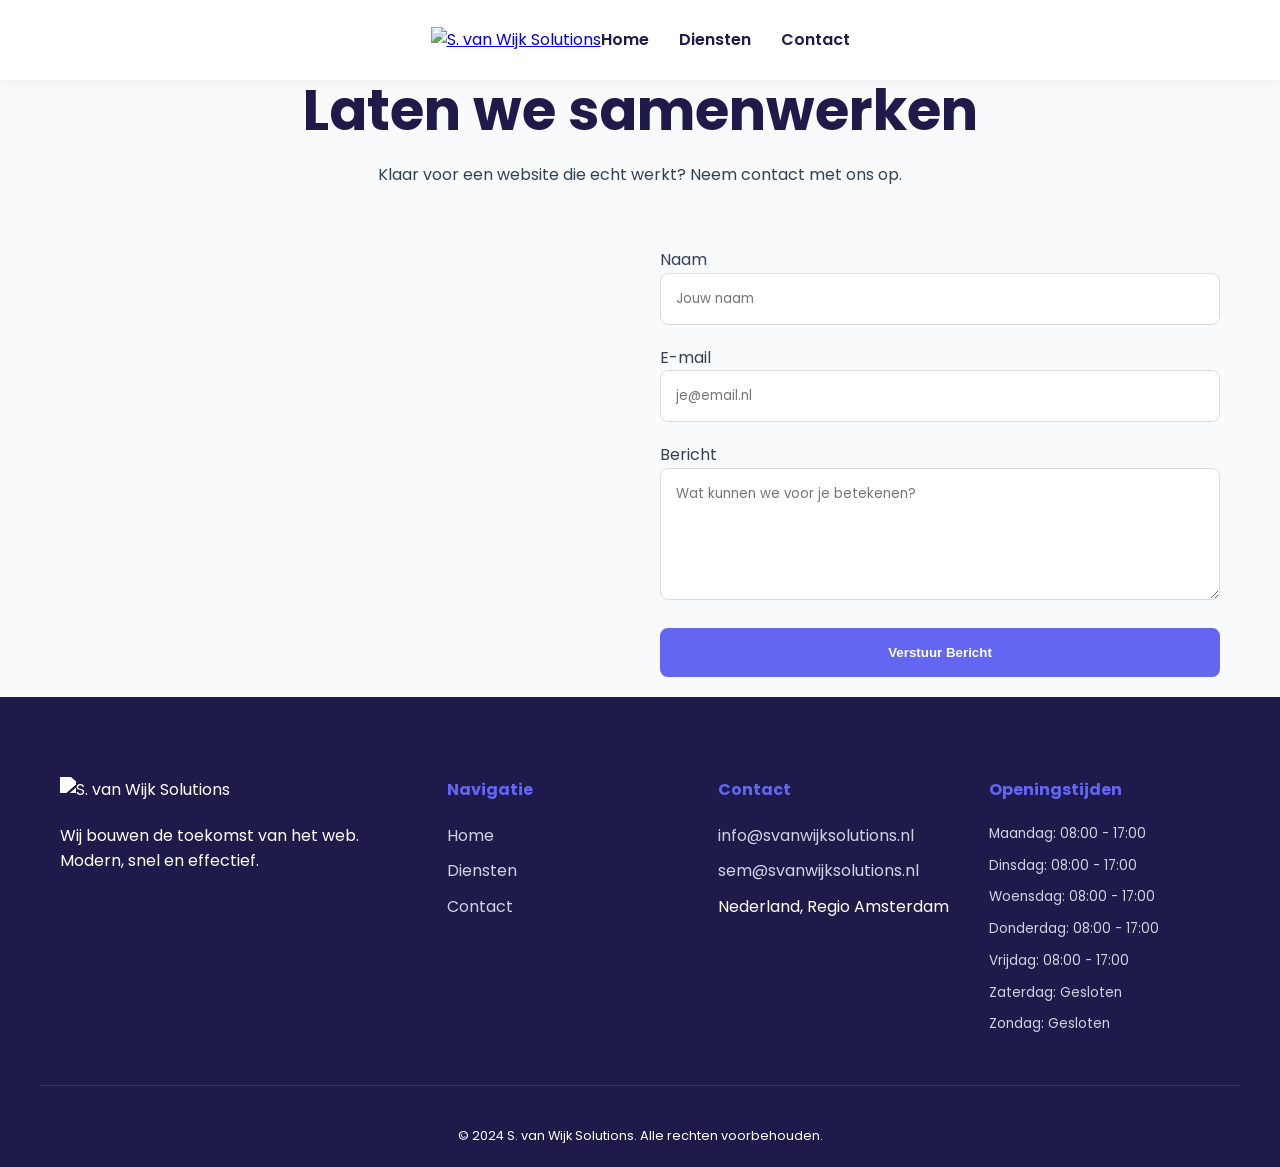
==== contact.html @ f0fe6c26 "Add files via upload" ====
<!DOCTYPE html>
<html lang="nl">
<head>
    <meta charset="UTF-8">
    <meta name="viewport" content="width=device-width, initial-scale=1.0">
    <title>Contact | S. van Wijk Solutions</title>
    <link rel="stylesheet" href="style.css">
    <link href="https://fonts.googleapis.com/css2?family=Poppins:wght@300;400;600;800&display=swap" rel="stylesheet">
</head>
<body>
    <div id="header-placeholder"></div>

    <main class="contact-page">
        <section class="container reveal">
            <div class="section-header">
                <h1>Laten we samenwerken</h1>
                <p>Klaar voor een website die echt werkt? Neem contact met ons op.</p>
            </div>
            
            <div class="contact-split">
                <!-- Links: Map -->
                <div class="map-container">
                    <iframe 
                        src="https://www.google.com/maps/embed?pb=!1m18!1m12!1m3!1d156434.84239849204!2d4.743949!3d52.284242!2m3!1f0!2f0!3f0!3m2!1i1024!2i768!4f13.1!3m3!1m2!1s0x47c609c3db074b65%3A0x86915038ee823126!2sAmsterdam!5e0!3m2!1snl!2snl!4v1700000000000" 
                        width="100%" height="100%" style="border:0;" allowfullscreen="" loading="lazy">
                    </iframe>
                </div>

                <!-- Rechts: Formulier -->
                <div class="contact-form-wrapper">
                    <form action="https://formspree.io/f/jouw-id" method="POST" class="contact-form">
                        <div class="form-group">
                            <label>Naam</label>
                            <input type="text" name="name" required placeholder="Jouw naam">
                        </div>
                        <div class="form-group">
                            <label>E-mail</label>
                            <input type="email" name="email" required placeholder="je@email.nl">
                        </div>
                        <div class="form-group">
                            <label>Bericht</label>
                            <textarea name="message" rows="5" required placeholder="Wat kunnen we voor je betekenen?"></textarea>
                        </div>
                        <button type="submit" class="btn btn-primary">Verstuur Bericht</button>
                    </form>
                </div>
            </div>
        </section>
    </main>

    <div id="footer-placeholder"></div>
    <script src="js/script.js"></script>
</body>
</html>
---- style.css ----
:root {
    --primary: #1e1b4b; /* Deep Indigo */
    --accent: #6366f1;  /* Electric Indigo */
    --soft: #EEF2FF;
    --text: #334155;
    --light: #f8fafc;
    --white: #ffffff;
    --transition: all 0.4s cubic-bezier(0.165, 0.84, 0.44, 1);
}

* { margin: 0; padding: 0; box-sizing: border-box; }

body {
    font-family: 'Poppins', sans-serif;
    background-color: var(--light);
    color: var(--text);
    line-height: 1.6;
    overflow-x: hidden;
}

.container {
    max-width: 1200px;
    margin: 0 auto;
    padding: 0 20px;
}

/* Header & Nav */
header {
    background: var(--white);
    height: 80px;
    display: flex;
    align-items: center;
    position: sticky;
    top: 0;
    z-index: 1000;
    box-shadow: 0 2px 15px rgba(0,0,0,0.05);
}

nav {
    display: flex;
    justify-content: space-between;
    align-items: center;
    width: 100%;
}

.logo img {
    max-height: 35px;
    display: block;
}

.nav-links {
    display: flex;
    gap: 30px;
    list-style: none;
}

.nav-links a {
    text-decoration: none;
    color: var(--primary);
    font-weight: 600;
    transition: var(--transition);
}

.nav-links a:hover { color: var(--accent); }

/* Mobile Menu Button */
.burger {
    display: none;
    cursor: pointer;
    background: none;
    border: none;
    font-size: 24px;
    color: var(--primary);
}

/* Mobile Overlay */
.mobile-overlay {
    position: fixed;
    top: 0;
    right: -100%;
    width: 100%;
    height: 100vh;
    background: var(--primary);
    display: flex;
    flex-direction: column;
    align-items: center;
    justify-content: center;
    transition: var(--transition);
    z-index: 999;
}

.mobile-overlay.active { right: 0; }

.mobile-overlay a {
    color: var(--white);
    font-size: 2rem;
    margin: 15px 0;
    text-decoration: none;
}

/* Hero Section */
.hero {
    padding: 100px 0;
    min-height: 80vh;
    display: flex;
    align-items: center;
}

.hero-grid {
    display: grid;
    grid-template-columns: 1.2fr 0.8fr;
    gap: 50px;
    align-items: center;
}

.badge {
    background: var(--soft);
    color: var(--accent);
    padding: 5px 15px;
    border-radius: 20px;
    font-size: 0.8rem;
    font-weight: 600;
    display: inline-block;
    margin-bottom: 20px;
}

h1 { font-size: 3.5rem; color: var(--primary); line-height: 1.1; margin-bottom: 20px; }
.accent-text { color: var(--accent); }

.hero-btns { display: flex; gap: 15px; margin-top: 30px; }

.btn {
    padding: 15px 30px;
    border-radius: 8px;
    text-decoration: none;
    font-weight: 600;
    transition: var(--transition);
    display: inline-block;
}

.btn-primary { background: var(--accent); color: var(--white); border: 2px solid var(--accent); }
.btn-primary:hover { background: transparent; color: var(--accent); transform: translateY(-3px); }

.btn-secondary { border: 2px solid var(--primary); color: var(--primary); }

/* Visual Elements */
.hero-visual { position: relative; }

.floating-card {
    background: var(--primary);
    color: #fff;
    padding: 30px;
    border-radius: 12px;
    box-shadow: 20px 20px 60px rgba(0,0,0,0.1);
    position: relative;
    z-index: 2;
    animation: float 6s ease-in-out infinite;
}

.code-dots span {
    height: 10px; width: 10px; border-radius: 50%; display: inline-block;
    background: #ff5f56; margin-right: 5px;
}
.code-dots span:nth-child(2) { background: #ffbd2e; }
.code-dots span:nth-child(3) { background: #27c93f; }

pre { font-family: 'Courier New', monospace; margin-top: 15px; }
pre code span { color: var(--accent); }

.blob {
    position: absolute;
    top: -50px; right: -50px;
    width: 300px; height: 300px;
    background: var(--accent);
    filter: blur(80px);
    opacity: 0.2;
    z-index: 1;
}

/* Sections */
.section-header { text-align: center; margin-bottom: 60px; }
.grid-3 { display: grid; grid-template-columns: repeat(3, 1fr); gap: 30px; }

.card {
    background: var(--white);
    padding: 40px;
    border-radius: 15px;
    transition: var(--transition);
    border: 1px solid #eee;
}

.card:hover { transform: translateY(-10px); box-shadow: 0 20px 40px rgba(0,0,0,0.05); }
.card .icon { font-size: 2.5rem; margin-bottom: 20px; }

/* Contact Page Specifics */
.contact-split { display: grid; grid-template-columns: 1fr 1fr; gap: 40px; margin-top: 40px; }
.map-container { height: 450px; border-radius: 15px; overflow: hidden; }
.contact-form { display: grid; gap: 20px; }
.form-group input, .form-group textarea {
    width: 100%; padding: 15px; border: 1px solid #ddd; border-radius: 8px; font-family: inherit;
}

/* Footer */
footer { background: var(--primary); color: var(--white); padding: 80px 0 20px 0; }
.footer-grid { display: grid; grid-template-columns: 1.5fr 1fr 1fr 1fr; gap: 40px; }
.footer-col h4 { margin-bottom: 20px; color: var(--accent); }
.footer-col ul { list-style: none; }
.footer-col ul li { margin-bottom: 10px; }
.footer-col a { color: #cbd5e1; text-decoration: none; transition: 0.3s; }
.footer-col a:hover { color: var(--white); }
.footer-bottom { text-align: center; padding-top: 40px; margin-top: 40px; border-top: 1px solid rgba(255,255,255,0.1); font-size: 0.8rem; }

/* Animations */
@keyframes float {
    0%, 100% { transform: translateY(0); }
    50% { transform: translateY(-20px); }
}

.reveal { opacity: 0; transform: translateY(30px); transition: 1s all ease; }
.reveal.active { opacity: 1; transform: translateY(0); }

/* Responsive */
@media (max-width: 968px) {
    h1 { font-size: 2.5rem; }
    .hero-grid, .grid-3, .contact-split, .footer-grid { grid-template-columns: 1fr; }
    .hero-visual { order: -1; }
    .burger { display: block; }
    .nav-links { display: none; }
}
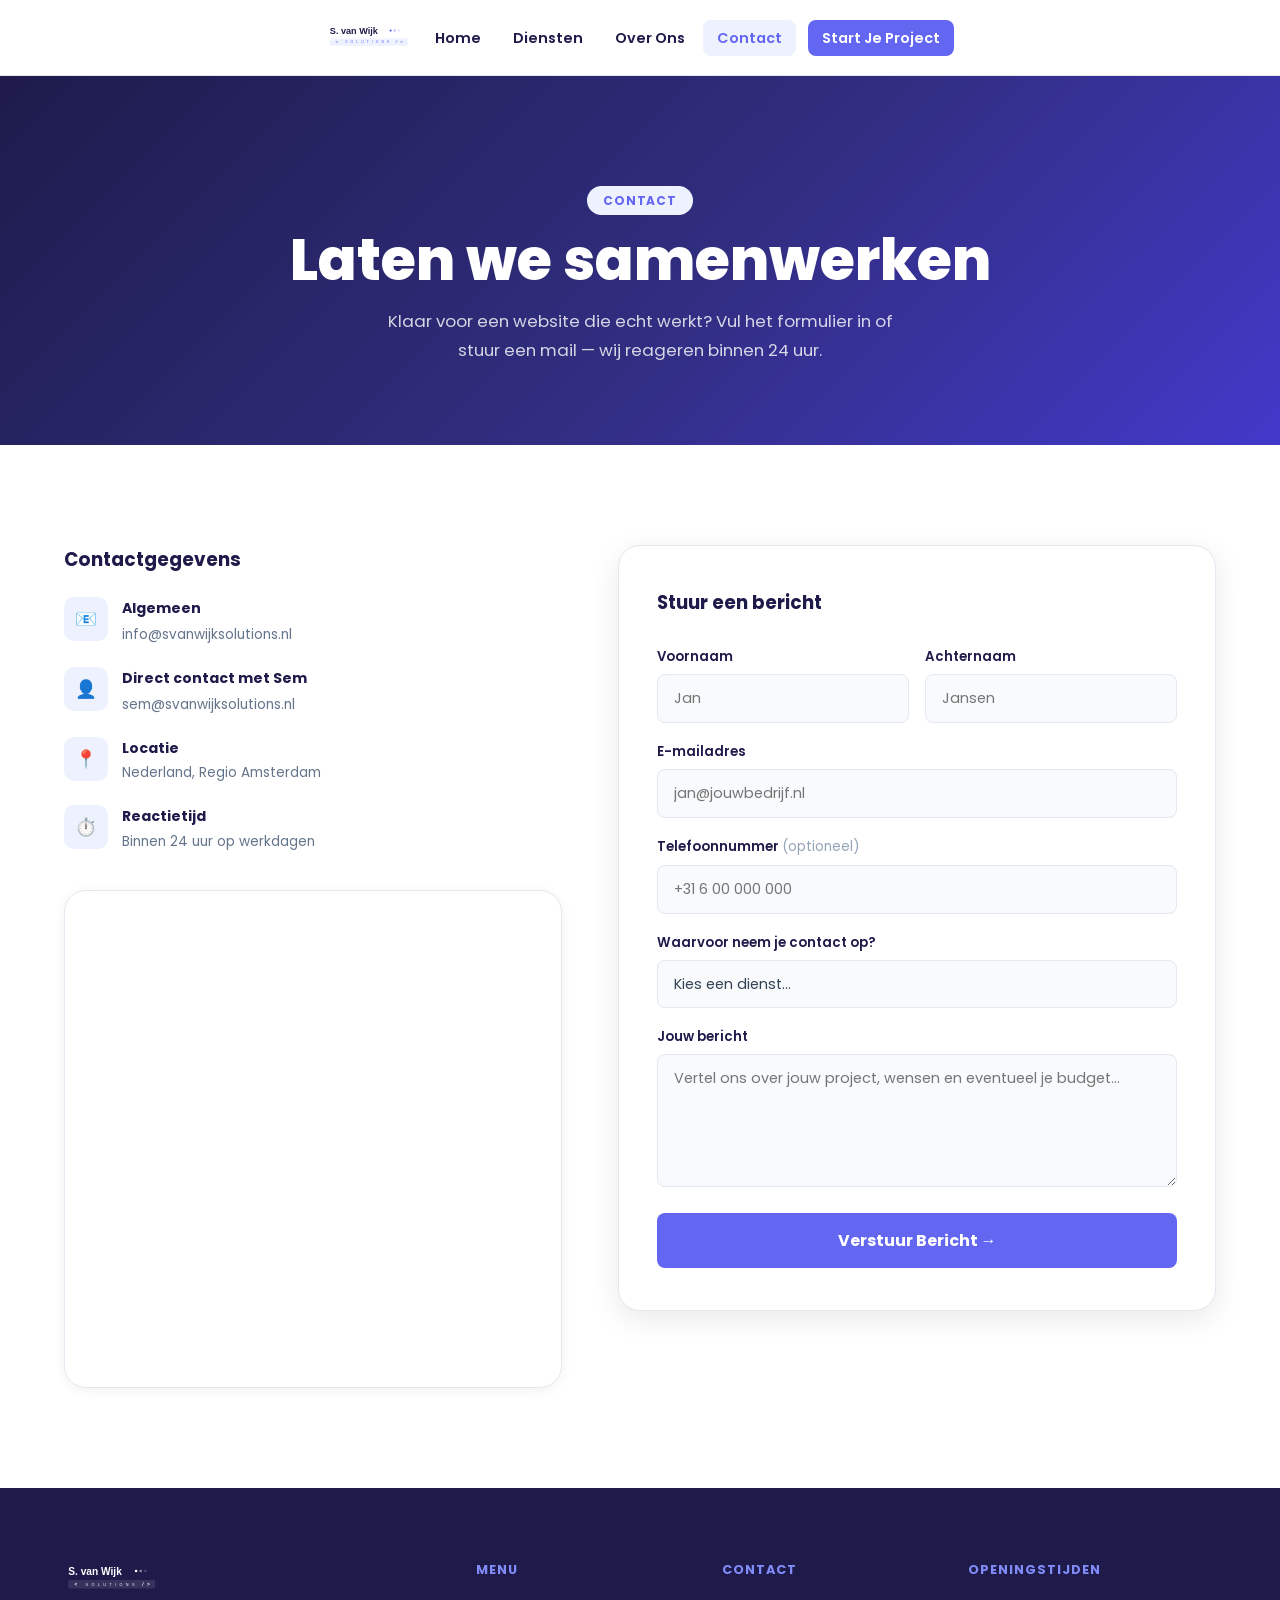
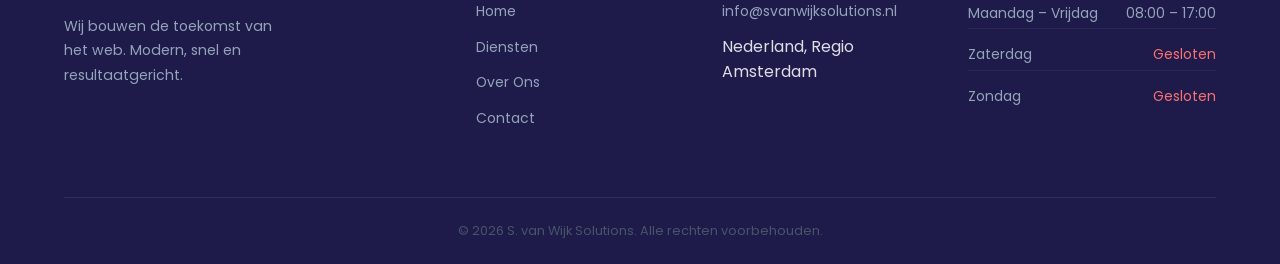
==== commit 389953de: "Add files via upload" ====
--- a/contact.html
+++ b/contact.html
@@ -1,54 +1,135 @@
 <!DOCTYPE html>
 <html lang="nl">
 <head>
-    <meta charset="UTF-8">
-    <meta name="viewport" content="width=device-width, initial-scale=1.0">
-    <title>Contact | S. van Wijk Solutions</title>
-    <link rel="stylesheet" href="style.css">
-    <link href="https://fonts.googleapis.com/css2?family=Poppins:wght@300;400;600;800&display=swap" rel="stylesheet">
+  <meta charset="UTF-8">
+  <meta name="viewport" content="width=device-width, initial-scale=1.0">
+  <title>Contact | S. van Wijk Solutions</title>
+  <meta name="description" content="Neem contact op met S. van Wijk Solutions voor een vrijblijvend gesprek over jouw nieuwe website of webshop.">
+  <link rel="preconnect" href="https://fonts.googleapis.com">
+  <link rel="preconnect" href="https://fonts.gstatic.com" crossorigin>
+  <link href="https://fonts.googleapis.com/css2?family=Poppins:wght@300;400;600;700;800&display=swap" rel="stylesheet">
+  <link rel="stylesheet" href="/style.css">
 </head>
 <body>
-    <div id="header-placeholder"></div>
 
-    <main class="contact-page">
-        <section class="container reveal">
-            <div class="section-header">
-                <h1>Laten we samenwerken</h1>
-                <p>Klaar voor een website die echt werkt? Neem contact met ons op.</p>
+  <div id="header-placeholder"></div>
+
+  <main>
+
+    <!-- ===== PAGE HERO ===== -->
+    <section class="page-hero">
+      <div class="container">
+        <span class="tag">CONTACT</span>
+        <h1>Laten we samenwerken</h1>
+        <p>Klaar voor een website die echt werkt? Vul het formulier in of stuur een mail — wij reageren binnen 24 uur.</p>
+      </div>
+    </section>
+
+    <!-- ===== CONTACT SPLIT ===== -->
+    <section class="section section--alt">
+      <div class="container">
+        <div class="contact-split reveal">
+
+          <!-- Links: info + kaart -->
+          <div>
+            <div class="contact-info">
+              <h3>Contactgegevens</h3>
+              <div class="info-item">
+                <div class="info-icon">📧</div>
+                <div>
+                  <h4>Algemeen</h4>
+                  <a href="mailto:info@svanwijksolutions.nl">info@svanwijksolutions.nl</a>
+                </div>
+              </div>
+              <div class="info-item">
+                <div class="info-icon">👤</div>
+                <div>
+                  <h4>Direct contact met Sem</h4>
+                  <a href="mailto:sem@svanwijksolutions.nl">sem@svanwijksolutions.nl</a>
+                </div>
+              </div>
+              <div class="info-item">
+                <div class="info-icon">📍</div>
+                <div>
+                  <h4>Locatie</h4>
+                  <p>Nederland, Regio Amsterdam</p>
+                </div>
+              </div>
+              <div class="info-item">
+                <div class="info-icon">⏱️</div>
+                <div>
+                  <h4>Reactietijd</h4>
+                  <p>Binnen 24 uur op werkdagen</p>
+                </div>
+              </div>
             </div>
-            
-            <div class="contact-split">
-                <!-- Links: Map -->
-                <div class="map-container">
-                    <iframe 
-                        src="https://www.google.com/maps/embed?pb=!1m18!1m12!1m3!1d156434.84239849204!2d4.743949!3d52.284242!2m3!1f0!2f0!3f0!3m2!1i1024!2i768!4f13.1!3m3!1m2!1s0x47c609c3db074b65%3A0x86915038ee823126!2sAmsterdam!5e0!3m2!1snl!2snl!4v1700000000000" 
-                        width="100%" height="100%" style="border:0;" allowfullscreen="" loading="lazy">
-                    </iframe>
+
+            <!-- Google Maps -->
+            <div class="map-wrap">
+              <iframe
+                src="https://www.google.com/maps/embed?pb=!1m18!1m12!1m3!1d156434.84239849204!2d4.743949!3d52.284242!2m3!1f0!2f0!3f0!3m2!1i1024!2i768!4f13.1!3m3!1m2!1s0x47c609c3db074b65%3A0x86915038ee823126!2sAmsterdam!5e0!3m2!1snl!2snl!4v1700000000000"
+                title="Locatie S. van Wijk Solutions — Regio Amsterdam"
+                loading="lazy"
+                allowfullscreen
+                referrerpolicy="no-referrer-when-downgrade">
+              </iframe>
+            </div>
+          </div>
+
+          <!-- Rechts: formulier -->
+          <div class="contact-form-wrap">
+            <h3>Stuur een bericht</h3>
+            <!--
+              Vervang de action-URL door jouw eigen Formspree endpoint:
+              action="https://formspree.io/f/JOUW-ID"
+            -->
+            <form action="#" method="POST">
+              <div class="form-row">
+                <div class="form-group">
+                  <label for="voornaam">Voornaam</label>
+                  <input type="text" id="voornaam" name="voornaam" placeholder="Jan" required>
                 </div>
+                <div class="form-group">
+                  <label for="achternaam">Achternaam</label>
+                  <input type="text" id="achternaam" name="achternaam" placeholder="Jansen" required>
+                </div>
+              </div>
+              <div class="form-group">
+                <label for="email">E-mailadres</label>
+                <input type="email" id="email" name="email" placeholder="jan@jouwbedrijf.nl" required>
+              </div>
+              <div class="form-group">
+                <label for="telefoon">Telefoonnummer <span style="font-weight:400;color:#94a3b8;">(optioneel)</span></label>
+                <input type="tel" id="telefoon" name="telefoon" placeholder="+31 6 00 000 000">
+              </div>
+              <div class="form-group">
+                <label for="dienst">Waarvoor neem je contact op?</label>
+                <select id="dienst" name="dienst" required>
+                  <option value="" disabled selected>Kies een dienst...</option>
+                  <option value="nieuwe-website">Nieuwe Website</option>
+                  <option value="webshop">Webshop</option>
+                  <option value="redesign">Redesign bestaande website</option>
+                  <option value="seo">SEO-optimalisatie</option>
+                  <option value="landingspagina">Landingspagina</option>
+                  <option value="onderhoud">Onderhoud & Support</option>
+                  <option value="anders">Anders</option>
+                </select>
+              </div>
+              <div class="form-group">
+                <label for="bericht">Jouw bericht</label>
+                <textarea id="bericht" name="bericht" rows="5" placeholder="Vertel ons over jouw project, wensen en eventueel je budget..." required></textarea>
+              </div>
+              <button type="submit" class="form-submit">Verstuur Bericht →</button>
+            </form>
+          </div>
 
-                <!-- Rechts: Formulier -->
-                <div class="contact-form-wrapper">
-                    <form action="https://formspree.io/f/jouw-id" method="POST" class="contact-form">
-                        <div class="form-group">
-                            <label>Naam</label>
-                            <input type="text" name="name" required placeholder="Jouw naam">
-                        </div>
-                        <div class="form-group">
-                            <label>E-mail</label>
-                            <input type="email" name="email" required placeholder="je@email.nl">
-                        </div>
-                        <div class="form-group">
-                            <label>Bericht</label>
-                            <textarea name="message" rows="5" required placeholder="Wat kunnen we voor je betekenen?"></textarea>
-                        </div>
-                        <button type="submit" class="btn btn-primary">Verstuur Bericht</button>
-                    </form>
-                </div>
-            </div>
-        </section>
-    </main>
+        </div>
+      </div>
+    </section>
 
-    <div id="footer-placeholder"></div>
-    <script src="js/script.js"></script>
+  </main>
+
+  <div id="footer-placeholder"></div>
+  <script src="/js/script.js"></script>
 </body>
 </html>
--- a/style.css
+++ b/style.css
@@ -1,229 +1,766 @@
+/* ============================================================
+   DESIGN TOKENS
+============================================================ */
 :root {
-    --primary: #1e1b4b; /* Deep Indigo */
-    --accent: #6366f1;  /* Electric Indigo */
-    --soft: #EEF2FF;
-    --text: #334155;
-    --light: #f8fafc;
-    --white: #ffffff;
-    --transition: all 0.4s cubic-bezier(0.165, 0.84, 0.44, 1);
-}
-
-* { margin: 0; padding: 0; box-sizing: border-box; }
-
+  --clr-primary:   #1e1b4b;
+  --clr-accent:    #6366f1;
+  --clr-accent-h:  #4f46e5;
+  --clr-accent2:   #818cf8;
+  --clr-soft:      #eef2ff;
+  --clr-text:      #334155;
+  --clr-muted:     #64748b;
+  --clr-light:     #f8fafc;
+  --clr-white:     #ffffff;
+  --clr-border:    #e2e8f0;
+
+  --gradient: linear-gradient(135deg, #1e1b4b 0%, #312e81 55%, #4338ca 100%);
+
+  --radius-sm: 8px;
+  --radius-md: 14px;
+  --radius-lg: 22px;
+
+  --shadow-sm: 0 2px 12px rgba(0,0,0,.06);
+  --shadow-md: 0 8px 30px rgba(0,0,0,.09);
+  --shadow-lg: 0 20px 60px rgba(0,0,0,.12);
+
+  --tr: all .35s cubic-bezier(.165,.84,.44,1);
+
+  --max-w: 1200px;
+  --header-h: 76px;
+}
+
+/* ============================================================
+   RESET & BASE
+============================================================ */
+*, *::before, *::after { margin: 0; padding: 0; box-sizing: border-box; }
+html { scroll-behavior: smooth; font-size: 16px; }
 body {
-    font-family: 'Poppins', sans-serif;
-    background-color: var(--light);
-    color: var(--text);
-    line-height: 1.6;
-    overflow-x: hidden;
-}
-
+  font-family: 'Poppins', sans-serif;
+  background: var(--clr-light);
+  color: var(--clr-text);
+  line-height: 1.6;
+  overflow-x: hidden;
+}
+img { display: block; max-width: 100%; height: auto; }
+a { color: inherit; }
+ul[role="list"] { list-style: none; }
+
+/* ============================================================
+   TYPOGRAPHY
+============================================================ */
+h1 { font-size: clamp(2rem, 5vw, 3.6rem); font-weight: 800; line-height: 1.1; color: var(--clr-primary); }
+h2 { font-size: clamp(1.6rem, 3.5vw, 2.6rem); font-weight: 800; line-height: 1.2; color: var(--clr-primary); }
+h3 { font-size: 1.15rem; font-weight: 700; color: var(--clr-primary); }
+p  { color: var(--clr-muted); line-height: 1.75; }
+
+/* ============================================================
+   LAYOUT UTILS
+============================================================ */
 .container {
-    max-width: 1200px;
-    margin: 0 auto;
-    padding: 0 20px;
-}
-
-/* Header & Nav */
+  max-width: var(--max-w);
+  margin-inline: auto;
+  padding-inline: 24px;
+}
+.section { padding-block: 100px; }
+.section--alt { background: var(--clr-white); }
+
+.section-header {
+  text-align: center;
+  max-width: 600px;
+  margin-inline: auto;
+  margin-bottom: 64px;
+}
+.section-header p { margin-top: 12px; font-size: 1.05rem; }
+
+.tag {
+  display: inline-block;
+  background: var(--clr-soft);
+  color: var(--clr-accent);
+  padding: 5px 16px;
+  border-radius: 24px;
+  font-size: .75rem;
+  font-weight: 700;
+  letter-spacing: .8px;
+  text-transform: uppercase;
+  margin-bottom: 14px;
+}
+
+/* ============================================================
+   BUTTONS
+============================================================ */
+.btn {
+  display: inline-block;
+  padding: 14px 28px;
+  border-radius: var(--radius-sm);
+  font-family: 'Poppins', sans-serif;
+  font-weight: 700;
+  font-size: .93rem;
+  text-decoration: none;
+  cursor: pointer;
+  border: 2px solid transparent;
+  transition: var(--tr);
+  white-space: nowrap;
+}
+.btn--primary {
+  background: var(--clr-accent);
+  color: var(--clr-white);
+  border-color: var(--clr-accent);
+}
+.btn--primary:hover {
+  background: var(--clr-accent-h);
+  border-color: var(--clr-accent-h);
+  transform: translateY(-2px);
+  box-shadow: 0 10px 28px rgba(99,102,241,.35);
+}
+.btn--outline {
+  background: transparent;
+  color: var(--clr-primary);
+  border-color: var(--clr-primary);
+}
+.btn--outline:hover {
+  background: var(--clr-primary);
+  color: var(--clr-white);
+  transform: translateY(-2px);
+}
+.btn--white {
+  background: var(--clr-white);
+  color: var(--clr-primary);
+  border-color: var(--clr-white);
+}
+.btn--white:hover {
+  background: transparent;
+  color: var(--clr-white);
+  transform: translateY(-2px);
+}
+
+/* ============================================================
+   HEADER
+============================================================ */
 header {
-    background: var(--white);
-    height: 80px;
-    display: flex;
-    align-items: center;
-    position: sticky;
-    top: 0;
-    z-index: 1000;
-    box-shadow: 0 2px 15px rgba(0,0,0,0.05);
-}
-
-nav {
-    display: flex;
-    justify-content: space-between;
-    align-items: center;
-    width: 100%;
-}
-
-.logo img {
-    max-height: 35px;
-    display: block;
-}
-
-.nav-links {
-    display: flex;
-    gap: 30px;
-    list-style: none;
-}
-
-.nav-links a {
-    text-decoration: none;
-    color: var(--primary);
-    font-weight: 600;
-    transition: var(--transition);
-}
-
-.nav-links a:hover { color: var(--accent); }
-
-/* Mobile Menu Button */
-.burger {
-    display: none;
-    cursor: pointer;
-    background: none;
-    border: none;
-    font-size: 24px;
-    color: var(--primary);
-}
-
-/* Mobile Overlay */
+  position: sticky;
+  top: 0;
+  z-index: 900;
+  background: rgba(255,255,255,.97);
+  backdrop-filter: blur(12px);
+  -webkit-backdrop-filter: blur(12px);
+  height: var(--header-h);
+  display: flex;
+  align-items: center;
+  border-bottom: 1px solid var(--clr-border);
+  transition: box-shadow .3s ease;
+}
+header.scrolled { box-shadow: var(--shadow-md); }
+
+.nav {
+  display: flex;
+  justify-content: space-between;
+  align-items: center;
+  width: 100%;
+  height: 100%;
+}
+
+.nav__logo img {
+  max-height: 34px;
+  width: auto;
+}
+
+.nav__links {
+  display: flex;
+  align-items: center;
+  gap: 4px;
+}
+.nav__links a {
+  text-decoration: none;
+  color: var(--clr-primary);
+  font-weight: 600;
+  font-size: .9rem;
+  padding: 8px 14px;
+  border-radius: var(--radius-sm);
+  transition: var(--tr);
+}
+.nav__links a:hover,
+.nav__links a.active {
+  background: var(--clr-soft);
+  color: var(--clr-accent);
+}
+.nav__cta {
+  background: var(--clr-accent) !important;
+  color: var(--clr-white) !important;
+  margin-left: 8px;
+  border-radius: var(--radius-sm) !important;
+}
+.nav__cta:hover {
+  background: var(--clr-accent-h) !important;
+  box-shadow: 0 6px 20px rgba(99,102,241,.3);
+  transform: translateY(-1px);
+}
+
+/* Burger */
+.nav__burger {
+  display: none;
+  flex-direction: column;
+  justify-content: center;
+  gap: 5px;
+  background: none;
+  border: none;
+  cursor: pointer;
+  padding: 6px;
+  border-radius: var(--radius-sm);
+  transition: var(--tr);
+}
+.nav__burger:hover { background: var(--clr-soft); }
+.nav__burger span {
+  display: block;
+  width: 24px;
+  height: 2px;
+  background: var(--clr-primary);
+  border-radius: 2px;
+  transition: var(--tr);
+}
+
+/* Mobile overlay */
 .mobile-overlay {
-    position: fixed;
-    top: 0;
-    right: -100%;
-    width: 100%;
-    height: 100vh;
-    background: var(--primary);
-    display: flex;
-    flex-direction: column;
-    align-items: center;
-    justify-content: center;
-    transition: var(--transition);
-    z-index: 999;
-}
-
-.mobile-overlay.active { right: 0; }
-
-.mobile-overlay a {
-    color: var(--white);
-    font-size: 2rem;
-    margin: 15px 0;
-    text-decoration: none;
-}
-
-/* Hero Section */
+  position: fixed;
+  inset: 0;
+  background: var(--gradient);
+  z-index: 950;
+  display: flex;
+  flex-direction: column;
+  align-items: center;
+  justify-content: center;
+  gap: 8px;
+  transform: translateX(100%);
+  transition: transform .42s cubic-bezier(.165,.84,.44,1);
+}
+.mobile-overlay.active { transform: translateX(0); }
+
+.mobile-overlay__close {
+  position: absolute;
+  top: 24px;
+  right: 24px;
+  background: rgba(255,255,255,.15);
+  border: none;
+  color: #fff;
+  font-size: 1.3rem;
+  width: 44px;
+  height: 44px;
+  border-radius: 50%;
+  cursor: pointer;
+  display: flex;
+  align-items: center;
+  justify-content: center;
+  transition: var(--tr);
+}
+.mobile-overlay__close:hover { background: rgba(255,255,255,.25); }
+
+.mobile-overlay nav ul { text-align: center; }
+.mobile-overlay nav ul li { margin-bottom: 4px; }
+.mobile-overlay nav a {
+  display: block;
+  color: #fff;
+  font-size: 1.7rem;
+  font-weight: 700;
+  text-decoration: none;
+  padding: 10px 28px;
+  border-radius: var(--radius-md);
+  opacity: .9;
+  transition: var(--tr);
+}
+.mobile-overlay nav a:hover { background: rgba(255,255,255,.1); opacity: 1; }
+.mobile-overlay .btn--primary {
+  margin-top: 24px;
+  font-size: 1rem;
+}
+
+/* ============================================================
+   HERO
+============================================================ */
 .hero {
-    padding: 100px 0;
-    min-height: 80vh;
-    display: flex;
-    align-items: center;
-}
-
-.hero-grid {
-    display: grid;
-    grid-template-columns: 1.2fr 0.8fr;
-    gap: 50px;
-    align-items: center;
-}
-
-.badge {
-    background: var(--soft);
-    color: var(--accent);
-    padding: 5px 15px;
-    border-radius: 20px;
-    font-size: 0.8rem;
-    font-weight: 600;
-    display: inline-block;
-    margin-bottom: 20px;
-}
-
-h1 { font-size: 3.5rem; color: var(--primary); line-height: 1.1; margin-bottom: 20px; }
-.accent-text { color: var(--accent); }
-
-.hero-btns { display: flex; gap: 15px; margin-top: 30px; }
-
-.btn {
-    padding: 15px 30px;
-    border-radius: 8px;
-    text-decoration: none;
-    font-weight: 600;
-    transition: var(--transition);
-    display: inline-block;
-}
-
-.btn-primary { background: var(--accent); color: var(--white); border: 2px solid var(--accent); }
-.btn-primary:hover { background: transparent; color: var(--accent); transform: translateY(-3px); }
-
-.btn-secondary { border: 2px solid var(--primary); color: var(--primary); }
-
-/* Visual Elements */
-.hero-visual { position: relative; }
-
-.floating-card {
-    background: var(--primary);
-    color: #fff;
-    padding: 30px;
-    border-radius: 12px;
-    box-shadow: 20px 20px 60px rgba(0,0,0,0.1);
-    position: relative;
-    z-index: 2;
-    animation: float 6s ease-in-out infinite;
-}
-
-.code-dots span {
-    height: 10px; width: 10px; border-radius: 50%; display: inline-block;
-    background: #ff5f56; margin-right: 5px;
-}
-.code-dots span:nth-child(2) { background: #ffbd2e; }
-.code-dots span:nth-child(3) { background: #27c93f; }
-
-pre { font-family: 'Courier New', monospace; margin-top: 15px; }
-pre code span { color: var(--accent); }
-
-.blob {
-    position: absolute;
-    top: -50px; right: -50px;
-    width: 300px; height: 300px;
-    background: var(--accent);
-    filter: blur(80px);
-    opacity: 0.2;
-    z-index: 1;
-}
-
-/* Sections */
-.section-header { text-align: center; margin-bottom: 60px; }
-.grid-3 { display: grid; grid-template-columns: repeat(3, 1fr); gap: 30px; }
+  min-height: calc(100vh - var(--header-h));
+  background: var(--gradient);
+  display: flex;
+  align-items: center;
+  padding-block: 80px;
+  position: relative;
+  overflow: hidden;
+}
+.hero__grid {
+  display: grid;
+  grid-template-columns: 1.1fr .9fr;
+  gap: 60px;
+  align-items: center;
+}
+.hero__badge {
+  display: inline-block;
+  background: rgba(255,255,255,.15);
+  color: #fff;
+  border: 1px solid rgba(255,255,255,.2);
+  backdrop-filter: blur(8px);
+  padding: 6px 18px;
+  border-radius: 24px;
+  font-size: .8rem;
+  font-weight: 600;
+  margin-bottom: 22px;
+}
+.hero h1 { color: #fff; margin-bottom: 20px; }
+.hero h1 .typewriter {
+  color: var(--clr-accent2);
+  border-right: 3px solid var(--clr-accent2);
+  padding-right: 3px;
+  animation: blink .7s step-end infinite;
+}
+.hero__sub { color: rgba(255,255,255,.82); font-size: 1.05rem; max-width: 500px; }
+.hero__btns { display: flex; gap: 14px; margin-top: 32px; flex-wrap: wrap; }
+
+/* Floating code card */
+.hero__visual { position: relative; }
+.code-card {
+  background: rgba(255,255,255,.08);
+  backdrop-filter: blur(20px);
+  -webkit-backdrop-filter: blur(20px);
+  border: 1px solid rgba(255,255,255,.14);
+  border-radius: var(--radius-lg);
+  padding: 28px 30px;
+  animation: float 6s ease-in-out infinite;
+  position: relative;
+  z-index: 2;
+}
+.code-card__dots { display: flex; gap: 7px; margin-bottom: 16px; }
+.code-card__dots span {
+  width: 11px; height: 11px; border-radius: 50%;
+}
+.code-card__dots span:nth-child(1) { background: #ff5f56; }
+.code-card__dots span:nth-child(2) { background: #ffbd2e; }
+.code-card__dots span:nth-child(3) { background: #27c93f; }
+.code-card pre {
+  font-family: 'Courier New', monospace;
+  font-size: .86rem;
+  line-height: 1.75;
+  color: rgba(255,255,255,.9);
+  white-space: pre-wrap;
+}
+.code-card pre .kw  { color: var(--clr-accent2); }
+.code-card pre .str { color: #86efac; }
+.code-card pre .fn  { color: #fde68a; }
+.hero__blob {
+  position: absolute;
+  top: -60px; right: -60px;
+  width: 380px; height: 380px;
+  background: rgba(99,102,241,.35);
+  filter: blur(100px);
+  border-radius: 50%;
+  z-index: 1;
+  pointer-events: none;
+}
+
+/* ============================================================
+   STATS BAR
+============================================================ */
+.stats {
+  background: var(--clr-white);
+  padding-block: 60px;
+  border-bottom: 1px solid var(--clr-border);
+}
+.stats__grid {
+  display: grid;
+  grid-template-columns: repeat(4, 1fr);
+  gap: 20px;
+  text-align: center;
+}
+.stat__num {
+  font-size: 2.8rem;
+  font-weight: 800;
+  color: var(--clr-primary);
+  line-height: 1;
+}
+.stat__num span { color: var(--clr-accent); }
+.stat__label { font-size: .88rem; color: var(--clr-muted); margin-top: 8px; }
+
+/* ============================================================
+   SERVICE CARDS (homepage + diensten)
+============================================================ */
+.grid--3 { display: grid; grid-template-columns: repeat(3, 1fr); gap: 28px; }
+.grid--2 { display: grid; grid-template-columns: repeat(2, 1fr); gap: 32px; }
 
 .card {
-    background: var(--white);
-    padding: 40px;
-    border-radius: 15px;
-    transition: var(--transition);
-    border: 1px solid #eee;
-}
-
-.card:hover { transform: translateY(-10px); box-shadow: 0 20px 40px rgba(0,0,0,0.05); }
-.card .icon { font-size: 2.5rem; margin-bottom: 20px; }
-
-/* Contact Page Specifics */
-.contact-split { display: grid; grid-template-columns: 1fr 1fr; gap: 40px; margin-top: 40px; }
-.map-container { height: 450px; border-radius: 15px; overflow: hidden; }
-.contact-form { display: grid; gap: 20px; }
-.form-group input, .form-group textarea {
-    width: 100%; padding: 15px; border: 1px solid #ddd; border-radius: 8px; font-family: inherit;
-}
-
-/* Footer */
-footer { background: var(--primary); color: var(--white); padding: 80px 0 20px 0; }
-.footer-grid { display: grid; grid-template-columns: 1.5fr 1fr 1fr 1fr; gap: 40px; }
-.footer-col h4 { margin-bottom: 20px; color: var(--accent); }
-.footer-col ul { list-style: none; }
-.footer-col ul li { margin-bottom: 10px; }
-.footer-col a { color: #cbd5e1; text-decoration: none; transition: 0.3s; }
-.footer-col a:hover { color: var(--white); }
-.footer-bottom { text-align: center; padding-top: 40px; margin-top: 40px; border-top: 1px solid rgba(255,255,255,0.1); font-size: 0.8rem; }
-
-/* Animations */
+  background: var(--clr-white);
+  border: 1px solid var(--clr-border);
+  border-radius: var(--radius-lg);
+  padding: 36px 30px;
+  transition: var(--tr);
+  position: relative;
+  overflow: hidden;
+}
+.card::after {
+  content: '';
+  position: absolute;
+  inset: 0;
+  background: var(--gradient);
+  opacity: 0;
+  transition: var(--tr);
+  z-index: 0;
+}
+.card:hover { transform: translateY(-8px); border-color: transparent; box-shadow: var(--shadow-lg); }
+.card:hover::after { opacity: 1; }
+.card > * { position: relative; z-index: 1; }
+.card:hover .card__icon,
+.card:hover h3,
+.card:hover p { color: rgba(255,255,255,.9); }
+.card:hover h3 { color: #fff; }
+.card__icon { font-size: 2.2rem; margin-bottom: 16px; display: block; }
+.card h3 { margin-bottom: 10px; }
+.card p { font-size: .9rem; }
+
+/* ============================================================
+   TESTIMONIALS
+============================================================ */
+.testimonials { background: var(--clr-soft); }
+.test-card {
+  background: var(--clr-white);
+  border-radius: var(--radius-lg);
+  padding: 32px 28px;
+  box-shadow: var(--shadow-sm);
+  border: 1px solid var(--clr-border);
+}
+.test-card__stars { color: #f59e0b; font-size: 1rem; letter-spacing: 2px; margin-bottom: 14px; }
+.test-card p { font-style: italic; font-size: .93rem; margin-bottom: 22px; }
+.test-card__author { display: flex; align-items: center; gap: 12px; }
+.avatar {
+  width: 44px; height: 44px;
+  border-radius: 50%;
+  background: var(--gradient);
+  display: flex; align-items: center; justify-content: center;
+  color: #fff; font-weight: 700; font-size: .95rem;
+  flex-shrink: 0;
+}
+.test-card__author strong { display: block; font-size: .88rem; color: var(--clr-primary); }
+.test-card__author span  { font-size: .78rem; color: var(--clr-muted); }
+
+/* ============================================================
+   CTA BANNER
+============================================================ */
+.cta-banner {
+  background: var(--gradient);
+  padding-block: 90px;
+  text-align: center;
+}
+.cta-banner h2 { color: #fff; margin-bottom: 14px; }
+.cta-banner p  { color: rgba(255,255,255,.8); font-size: 1.05rem; margin-bottom: 34px; max-width: 500px; margin-inline: auto; margin-bottom: 34px; }
+
+/* ============================================================
+   ABOUT PAGE
+============================================================ */
+.page-hero {
+  background: var(--gradient);
+  padding-block: 110px 80px;
+  text-align: center;
+}
+.page-hero h1 { color: #fff; margin-bottom: 14px; }
+.page-hero p  { color: rgba(255,255,255,.8); max-width: 520px; margin-inline: auto; font-size: 1.05rem; }
+
+.about-grid {
+  display: grid;
+  grid-template-columns: 1fr 1.1fr;
+  gap: 80px;
+  align-items: center;
+}
+.about-visual {
+  background: var(--gradient);
+  border-radius: var(--radius-lg);
+  padding: 56px 40px;
+  text-align: center;
+  color: #fff;
+  position: relative;
+}
+.about-visual__emoji { font-size: 4.5rem; margin-bottom: 16px; }
+.about-visual h3 { font-size: 1.5rem; color: #fff; }
+.about-visual p  { color: rgba(255,255,255,.75); margin-top: 6px; }
+.about-badge {
+  position: absolute;
+  bottom: -20px;
+  right: -20px;
+  background: var(--clr-white);
+  border-radius: var(--radius-md);
+  padding: 14px 20px;
+  box-shadow: var(--shadow-md);
+  text-align: center;
+  min-width: 110px;
+}
+.about-badge strong { display: block; font-size: 1.7rem; font-weight: 800; color: var(--clr-accent); }
+.about-badge span   { font-size: .75rem; color: var(--clr-muted); }
+
+.about-text .tag { display: block; width: fit-content; }
+.about-text h2 { margin-bottom: 18px; }
+.about-text p  { margin-bottom: 16px; }
+
+.values {
+  display: grid;
+  grid-template-columns: 1fr 1fr;
+  gap: 14px;
+  margin-top: 28px;
+}
+.value-item {
+  background: var(--clr-soft);
+  border-radius: var(--radius-md);
+  padding: 18px 16px;
+  display: flex;
+  gap: 12px;
+  align-items: flex-start;
+}
+.value-item__icon { font-size: 1.3rem; line-height: 1; }
+.value-item h4    { font-size: .88rem; font-weight: 700; color: var(--clr-primary); margin-bottom: 3px; }
+.value-item p     { font-size: .8rem; margin: 0; }
+
+/* ============================================================
+   DIENSTEN PAGE
+============================================================ */
+.diensten-intro {
+  display: grid;
+  grid-template-columns: 1fr 1fr;
+  gap: 60px;
+  align-items: center;
+  margin-bottom: 80px;
+}
+.diensten-intro p { font-size: 1.05rem; }
+.diensten-intro .btn { margin-top: 20px; }
+
+.process {
+  background: var(--clr-soft);
+}
+.process-steps {
+  display: grid;
+  grid-template-columns: repeat(4, 1fr);
+  gap: 24px;
+  counter-reset: step;
+}
+.process-step {
+  background: var(--clr-white);
+  border-radius: var(--radius-lg);
+  padding: 32px 26px;
+  text-align: center;
+  border: 1px solid var(--clr-border);
+  position: relative;
+}
+.process-step__num {
+  width: 48px; height: 48px;
+  background: var(--gradient);
+  color: #fff;
+  border-radius: 50%;
+  display: flex; align-items: center; justify-content: center;
+  font-weight: 800; font-size: 1.1rem;
+  margin: 0 auto 18px;
+}
+.process-step h3 { font-size: 1rem; margin-bottom: 8px; }
+.process-step p  { font-size: .88rem; }
+
+/* ============================================================
+   CONTACT PAGE
+============================================================ */
+.contact-split {
+  display: grid;
+  grid-template-columns: 1fr 1.2fr;
+  gap: 56px;
+  align-items: start;
+}
+.map-wrap {
+  border-radius: var(--radius-lg);
+  overflow: hidden;
+  aspect-ratio: 1 / 1;
+  border: 1px solid var(--clr-border);
+  box-shadow: var(--shadow-sm);
+}
+.map-wrap iframe { width: 100%; height: 100%; border: 0; display: block; }
+
+.contact-info { margin-bottom: 36px; }
+.contact-info h3 { margin-bottom: 22px; }
+.info-item { display: flex; gap: 14px; align-items: flex-start; margin-bottom: 20px; }
+.info-icon {
+  width: 44px; height: 44px;
+  background: var(--clr-soft);
+  border-radius: 10px;
+  display: flex; align-items: center; justify-content: center;
+  font-size: 1.1rem;
+  flex-shrink: 0;
+}
+.info-item h4  { font-size: .88rem; font-weight: 700; color: var(--clr-primary); margin-bottom: 2px; }
+.info-item p, .info-item a { font-size: .85rem; color: var(--clr-muted); text-decoration: none; }
+.info-item a:hover { color: var(--clr-accent); }
+
+.contact-form-wrap {
+  background: var(--clr-white);
+  border: 1px solid var(--clr-border);
+  border-radius: var(--radius-lg);
+  padding: 42px 38px;
+  box-shadow: var(--shadow-md);
+}
+.contact-form-wrap h3 { margin-bottom: 28px; }
+.form-row { display: grid; grid-template-columns: 1fr 1fr; gap: 16px; }
+.form-group { margin-bottom: 18px; }
+.form-group label {
+  display: block;
+  font-size: .83rem;
+  font-weight: 600;
+  color: var(--clr-primary);
+  margin-bottom: 7px;
+}
+.form-group input,
+.form-group textarea,
+.form-group select {
+  width: 100%;
+  padding: 13px 16px;
+  border: 1.5px solid var(--clr-border);
+  border-radius: var(--radius-sm);
+  font-family: 'Poppins', sans-serif;
+  font-size: .9rem;
+  color: var(--clr-text);
+  background: var(--clr-light);
+  transition: var(--tr);
+  appearance: none;
+}
+.form-group input:focus,
+.form-group textarea:focus,
+.form-group select:focus {
+  outline: none;
+  border-color: var(--clr-accent);
+  background: var(--clr-white);
+  box-shadow: 0 0 0 4px rgba(99,102,241,.1);
+}
+.form-group textarea { resize: vertical; min-height: 130px; }
+.form-submit {
+  width: 100%;
+  padding: 15px;
+  font-size: 1rem;
+  border-radius: var(--radius-sm);
+  background: var(--clr-accent);
+  color: #fff;
+  font-family: 'Poppins', sans-serif;
+  font-weight: 700;
+  border: none;
+  cursor: pointer;
+  transition: var(--tr);
+}
+.form-submit:hover {
+  background: var(--clr-accent-h);
+  transform: translateY(-2px);
+  box-shadow: 0 8px 24px rgba(99,102,241,.35);
+}
+
+/* ============================================================
+   FOOTER
+============================================================ */
+.footer {
+  background: var(--clr-primary);
+  color: rgba(255,255,255,.85);
+  padding-top: 72px;
+}
+.footer__grid {
+  display: grid;
+  grid-template-columns: 1.8fr 1fr 1fr 1.2fr;
+  gap: 40px;
+  padding-bottom: 56px;
+  border-bottom: 1px solid rgba(255,255,255,.08);
+}
+.footer__logo {
+  max-height: 38px;
+  width: auto;
+  margin-bottom: 16px;
+}
+.footer__brand p { font-size: .88rem; color: #94a3b8; line-height: 1.75; max-width: 230px; }
+.footer__col h4 {
+  color: var(--clr-accent2);
+  font-size: .8rem;
+  font-weight: 700;
+  text-transform: uppercase;
+  letter-spacing: 1px;
+  margin-bottom: 18px;
+}
+.footer__col ul li { margin-bottom: 10px; }
+.footer__col ul a {
+  color: #94a3b8;
+  text-decoration: none;
+  font-size: .87rem;
+  transition: color .25s;
+}
+.footer__col ul a:hover { color: #fff; }
+.footer__col ul li span { color: #94a3b8; font-size: .87rem; }
+
+.footer__hours li {
+  display: flex;
+  justify-content: space-between;
+  gap: 16px;
+  font-size: .83rem;
+  color: #94a3b8;
+  padding-block: 4px;
+  border-bottom: 1px solid rgba(255,255,255,.05);
+}
+.footer__hours li:last-child { border-bottom: none; }
+.footer__hours .closed { color: #f87171; }
+
+.footer__bottom {
+  padding-block: 22px;
+  text-align: center;
+}
+.footer__bottom p { font-size: .8rem; color: #475569; }
+
+/* ============================================================
+   ANIMATIONS
+============================================================ */
 @keyframes float {
-    0%, 100% { transform: translateY(0); }
-    50% { transform: translateY(-20px); }
-}
-
-.reveal { opacity: 0; transform: translateY(30px); transition: 1s all ease; }
+  0%, 100% { transform: translateY(0); }
+  50%       { transform: translateY(-16px); }
+}
+@keyframes blink {
+  0%, 100% { border-color: var(--clr-accent2); }
+  50%       { border-color: transparent; }
+}
+
+.reveal {
+  opacity: 0;
+  transform: translateY(26px);
+  transition: opacity .7s ease, transform .7s ease;
+}
 .reveal.active { opacity: 1; transform: translateY(0); }
-
-/* Responsive */
-@media (max-width: 968px) {
-    h1 { font-size: 2.5rem; }
-    .hero-grid, .grid-3, .contact-split, .footer-grid { grid-template-columns: 1fr; }
-    .hero-visual { order: -1; }
-    .burger { display: block; }
-    .nav-links { display: none; }
+.reveal--delay-1 { transition-delay: .1s; }
+.reveal--delay-2 { transition-delay: .2s; }
+.reveal--delay-3 { transition-delay: .3s; }
+
+/* ============================================================
+   RESPONSIVE
+============================================================ */
+@media (max-width: 1024px) {
+  .grid--3        { grid-template-columns: repeat(2, 1fr); }
+  .process-steps  { grid-template-columns: repeat(2, 1fr); }
+  .footer__grid   { grid-template-columns: 1fr 1fr; }
+  .about-grid     { gap: 50px; }
+}
+
+@media (max-width: 768px) {
+  .nav__links     { display: none; }
+  .nav__burger    { display: flex; }
+
+  .hero__grid,
+  .about-grid,
+  .diensten-intro,
+  .contact-split  { grid-template-columns: 1fr; gap: 36px; }
+
+  .hero__visual   { order: -1; }
+
+  .grid--3,
+  .grid--2        { grid-template-columns: 1fr; }
+
+  .stats__grid    { grid-template-columns: repeat(2, 1fr); }
+  .values         { grid-template-columns: 1fr; }
+  .form-row       { grid-template-columns: 1fr; }
+  .process-steps  { grid-template-columns: 1fr; }
+  .about-badge    { right: 12px; bottom: -16px; }
+
+  .contact-form-wrap { padding: 28px 22px; }
+  .map-wrap       { aspect-ratio: 4 / 3; }
+}
+
+@media (max-width: 480px) {
+  .stats__grid  { grid-template-columns: 1fr 1fr; }
+  .footer__grid { grid-template-columns: 1fr; }
+  .hero__btns   { flex-direction: column; }
+  .cta-banner .btn { width: 100%; text-align: center; }
 }
